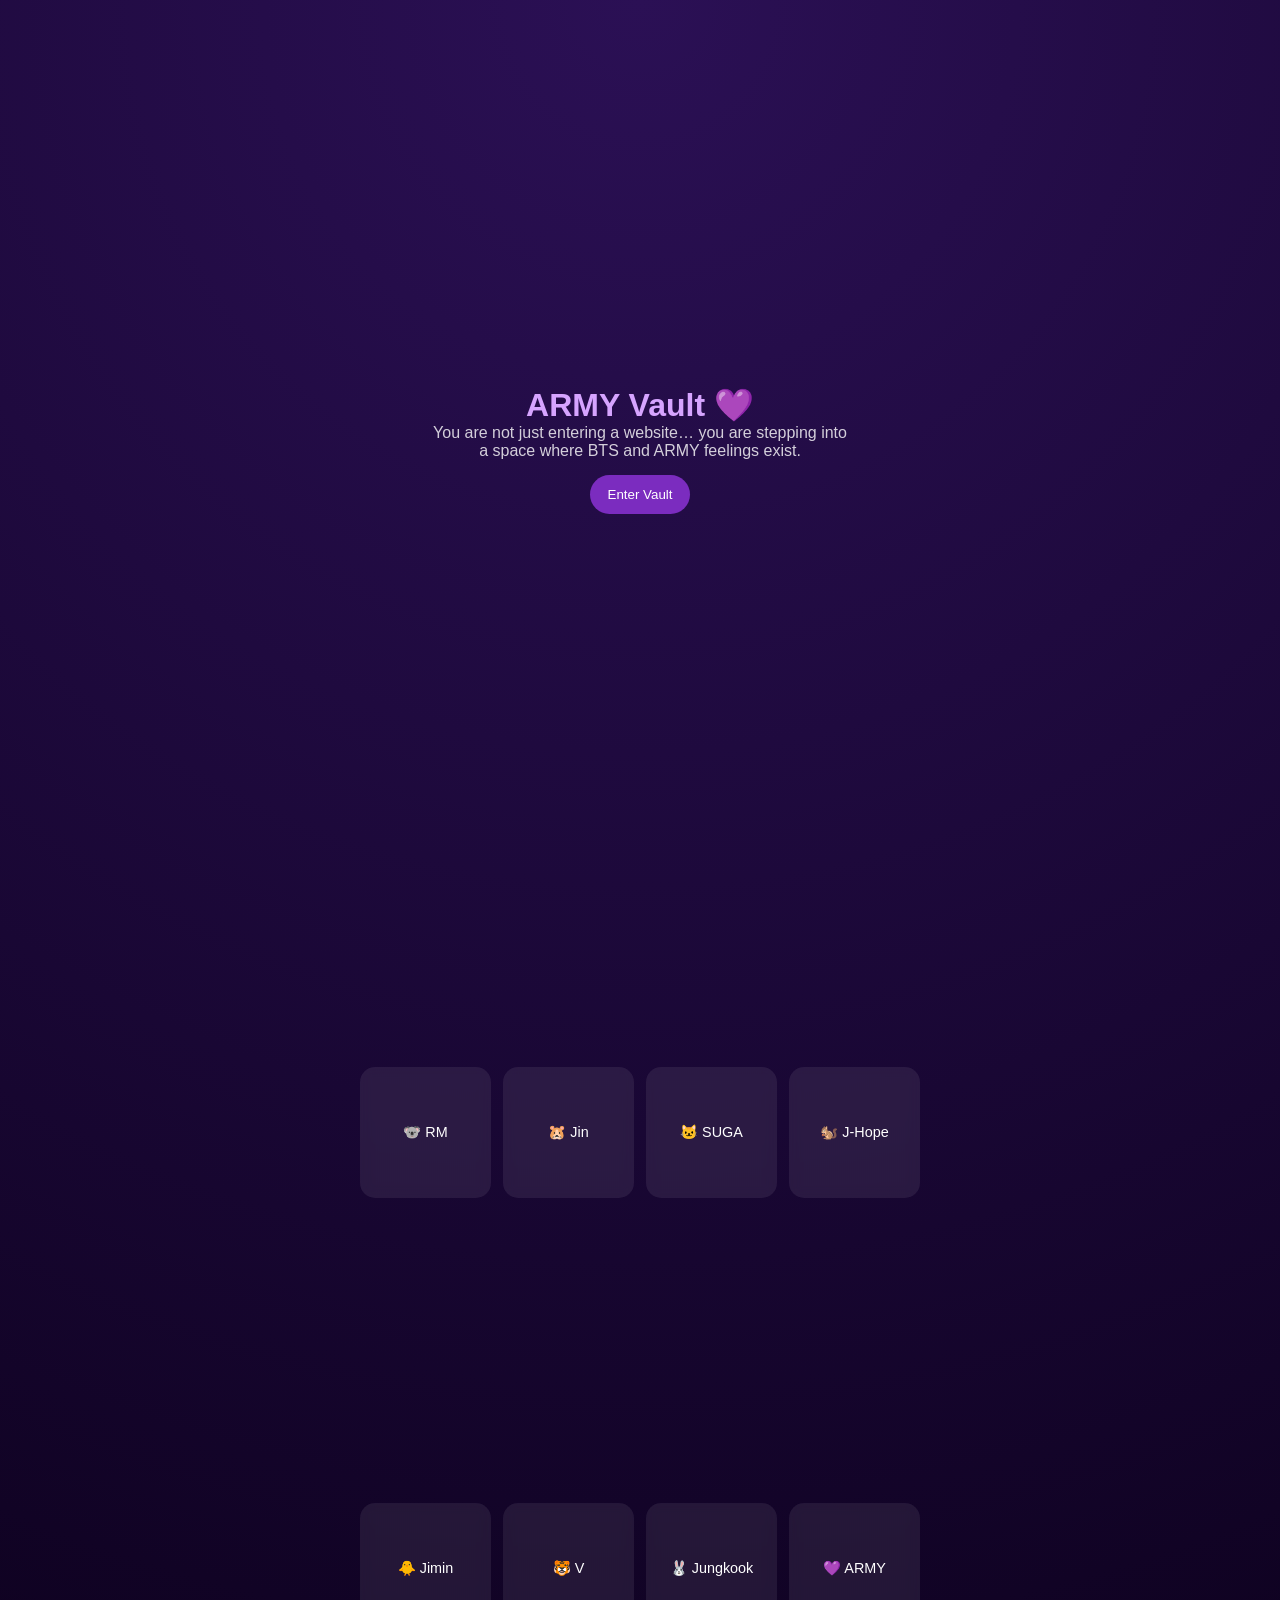
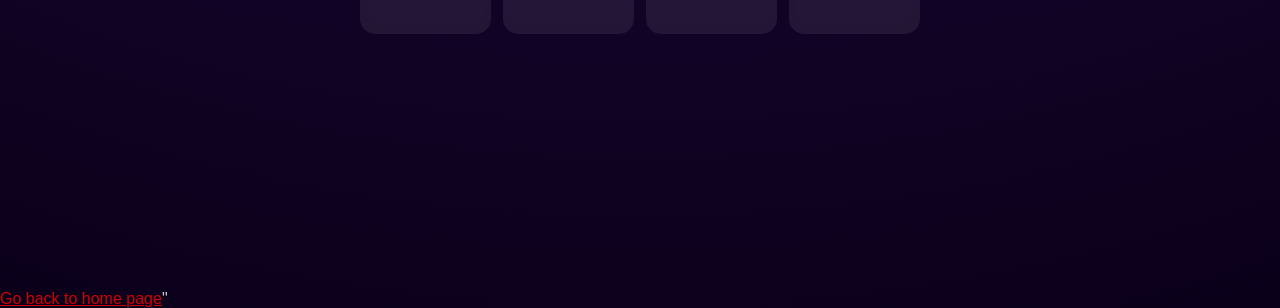
==== ann3.html @ 5f35c3d6 "2nd last" ====
<!DOCTYPE html>
<html lang="en">
<head>
<meta charset="UTF-8">
<meta name="viewport" content="width=device-width, initial-scale=1.0">
<title>ARMY Memory Vault</title>

<style>
    * {
        margin: 0;
        padding: 0;
        box-sizing: border-box;
        font-family: Arial, sans-serif;
    }

    body {
        margin: 0;
        font-family: Arial, sans-serif;
        background: radial-gradient(circle at top, #2b1055, #0b001a);
        color: white;
        overflow-x: hidden;
    }

    .center {
        height: 100vh;
        display: flex;
        flex-direction: column;
        justify-content: center;
        align-items: center;
        text-align: center;
        padding: 20px;
    }

    h1 {
        color: #d6a4ff;
        font-size: 2rem;
    }

    p {
        opacity: 0.8;
        max-width: 420px;
    }

    button {
        margin-top: 15px;
        padding: 12px 18px;
        border: none;
        border-radius: 25px;
        background: #7b2cbf;
        color: white;
        cursor: pointer;
        transition: 0.3s;
    }

    button:hover {
        background: #9d4edd;
    }

    /* ✅ FIXED GRID SYSTEM */
    .grid {
        display: none;
        width: 100%;
        padding: 20px;
        gap: 12px;
        justify-content: center;
        align-items: center;

        display: grid;
        grid-template-columns: repeat(auto-fit, minmax(120px, 1fr));
        max-width: 600px;
        margin: auto;
    }

    .card {
        width: 100%;
        aspect-ratio: 1 / 1;
        background: rgba(255,255,255,0.08);
        border-radius: 15px;
        display: flex;
        flex-direction: column;
        justify-content: center;
        align-items: center;
        cursor: pointer;
        transition: 0.3s;
        backdrop-filter: blur(6px);
        font-size: 0.9rem;
    }

    .card:hover {
        transform: scale(1.07);
        background: rgba(255,255,255,0.15);
    }

    .screen {
        display: none;
        height: 100vh;
        flex-direction: column;
        justify-content: center;
        align-items: center;
        text-align: center;
        padding: 20px;
    }

    .quote {
        margin-top: 20px;
        max-width: 500px;
        font-size: 1.1rem;
        color: #e0b3ff;
    }

    .tag {
        font-size: 0.9rem;
        opacity: 0.6;
        margin-top: 5px;
    }

    /* 📱 MOBILE FIX */
    @media (max-width: 480px) {
        h1 {
            font-size: 1.5rem;
        }

        .grid {
            grid-template-columns: repeat(2, 1fr);
            gap: 10px;
            padding: 15px;
        }

        .card {
            font-size: 0.8rem;
        }

        p {
            font-size: 0.9rem;
        }
    }

</style>
</head>

<body>

<div class="center" id="home">
    <h1>ARMY Vault 💜</h1>
    <p>
        You are not just entering a website…  
        you are stepping into a space where BTS and ARMY feelings exist.
    </p>
    <button onclick="start()">Enter Vault</button>
</div>

<div class="center grid" id="menu">

    <div class="card" onclick="openCard('rm')">🐨 RM</div>
    <div class="card" onclick="openCard('jin')">🐹 Jin</div>
    <div class="card" onclick="openCard('suga')">🐱 SUGA</div>
    <div class="card" onclick="openCard('jhope')">🐿️ J-Hope</div>
    <div class="card" onclick="openCard('jimin')">🐥 Jimin</div>
    <div class="card" onclick="openCard('v')">🐯 V</div>
    <div class="card" onclick="openCard('jk')">🐰 Jungkook</div>
    <div class="card" onclick="openCard('army')">💜 ARMY</div>
</div>

<div class="screen" id="screen">
    <h1 id="title"></h1>
    <div class="quote" id="quote"></div>
    <div class="tag" id="tag"></div>
    <button onclick="back()">Back to Vault</button>
</div>
<br>
<br>
<br>
<br>
<br><p>
<a style="size: 25px; color: red;" href="index.html">Go back to home page</a>"</p>

<script>

const data = {
    rm: {
        title: "RM — Leader Energy",
        quotes: [
            "Even when lost, you are still growing.",
            "You don’t need to be perfect to lead your life.",
            "Silence is also a form of strength."
        ]
    },
    jin: {
        title: "Jin — Comfort Smile",
        quotes: [
            "Eat well, rest well, and survive today.",
            "It’s okay to just exist sometimes.",
            "You are allowed to be soft."
        ]
    },
    suga: {
        title: "SUGA — Quiet Truth",
        quotes: [
            "Pain doesn’t define you, it refines you.",
            "Even silence can be loud inside the heart.",
            "Keep going, even if slowly."
        ]
    },
    jhope: {
        title: "J-Hope — Light Energy",
        quotes: [
            "Hope is not loud, but it is alive.",
            "Your smile is not small, it is powerful.",
            "Even dark days can dance."
        ]
    },
    jimin: {
        title: "Jimin — Warm Heart",
        quotes: [
            "You are enough even when you feel not enough.",
            "Soft hearts survive the hardest storms.",
            "Your feelings are valid."
        ]
    },
    v: {
        title: "V — Deep Soul",
        quotes: [
            "Loneliness is not empty, it is space to breathe.",
            "You are art even when unfinished.",
            "Mystery is also beauty."
        ]
    },
    jk: {
        title: "Jungkook — Growth Energy",
        quotes: [
            "You are still becoming yourself.",
            "Try again. Always try again.",
            "Failure is just training."
        ]
    },
    army: {
        title: "ARMY — Connection",
        quotes: [
            "You are never alone in this universe.",
            "Somewhere, someone feels like you.",
            "ARMY means we exist together."
        ]
    }
};

function start() {
    document.getElementById("home").style.display = "none";
    document.getElementById("menu").style.display = "grid";
}

function openCard(member) {
    let d = data[member];
    let quote = d.quotes[Math.floor(Math.random() * d.quotes.length)];

    document.getElementById("menu").style.display = "none";
    document.getElementById("screen").style.display = "flex";

    document.getElementById("title").innerText = d.title;
    document.getElementById("quote").innerText = quote;
    document.getElementById("tag").innerText = "— BTS × ARMY Vault";
}

function back() {
    document.getElementById("screen").style.display = "none";
    document.getElementById("menu").style.display = "grid";
}

</script>

</body>
</html>
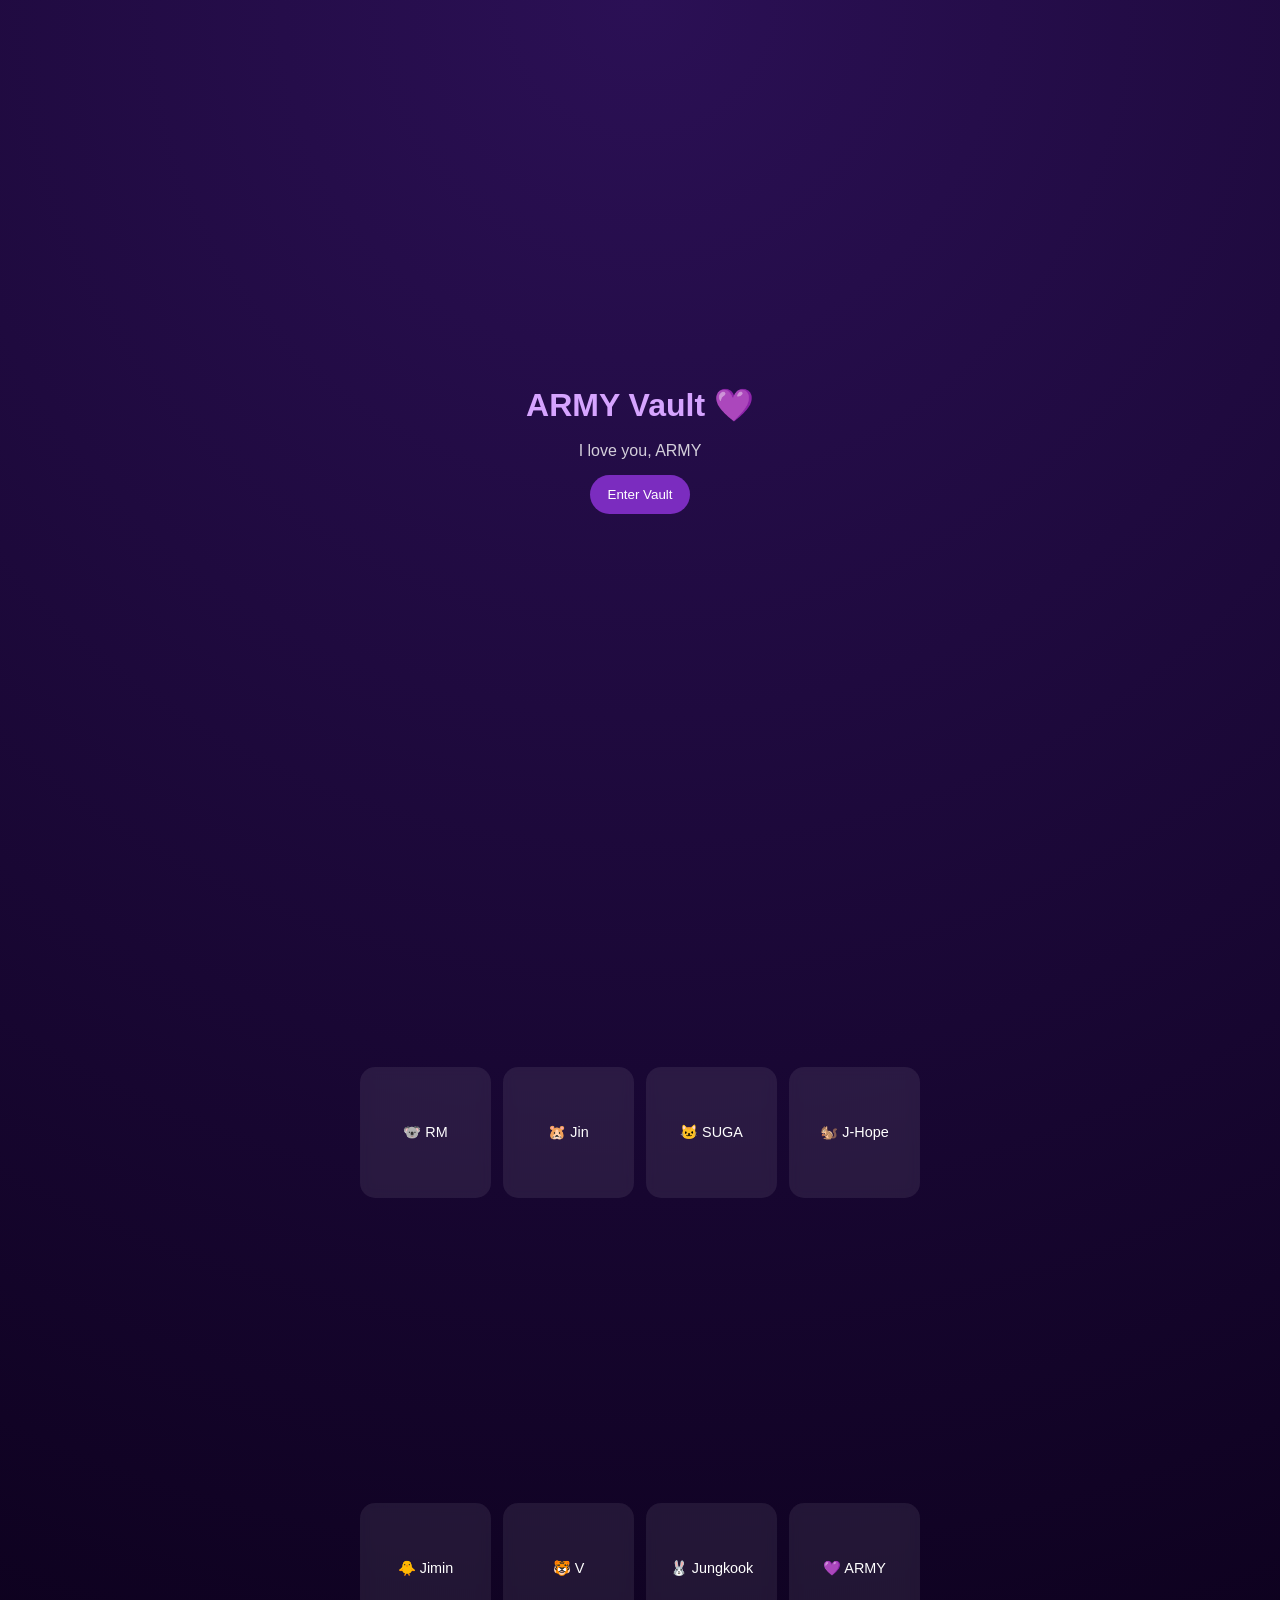
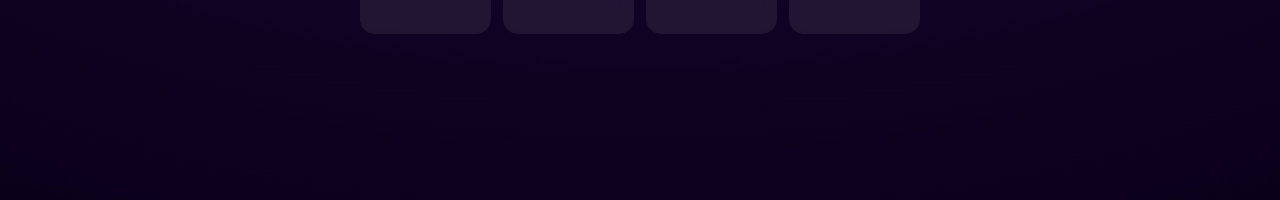
==== commit 20a20db1: "2nd last" ====
--- a/ann3.html
+++ b/ann3.html
@@ -142,9 +142,8 @@
 
 <div class="center" id="home">
     <h1>ARMY Vault 💜</h1>
-    <p>
-        You are not just entering a website…  
-        you are stepping into a space where BTS and ARMY feelings exist.
+<br>
+    <p>I love you, ARMY
     </p>
     <button onclick="start()">Enter Vault</button>
 </div>
@@ -167,13 +166,6 @@
     <div class="tag" id="tag"></div>
     <button onclick="back()">Back to Vault</button>
 </div>
-<br>
-<br>
-<br>
-<br>
-<br><p>
-<a style="size: 25px; color: red;" href="index.html">Go back to home page</a>"</p>
-
 <script>
 
 const data = {
